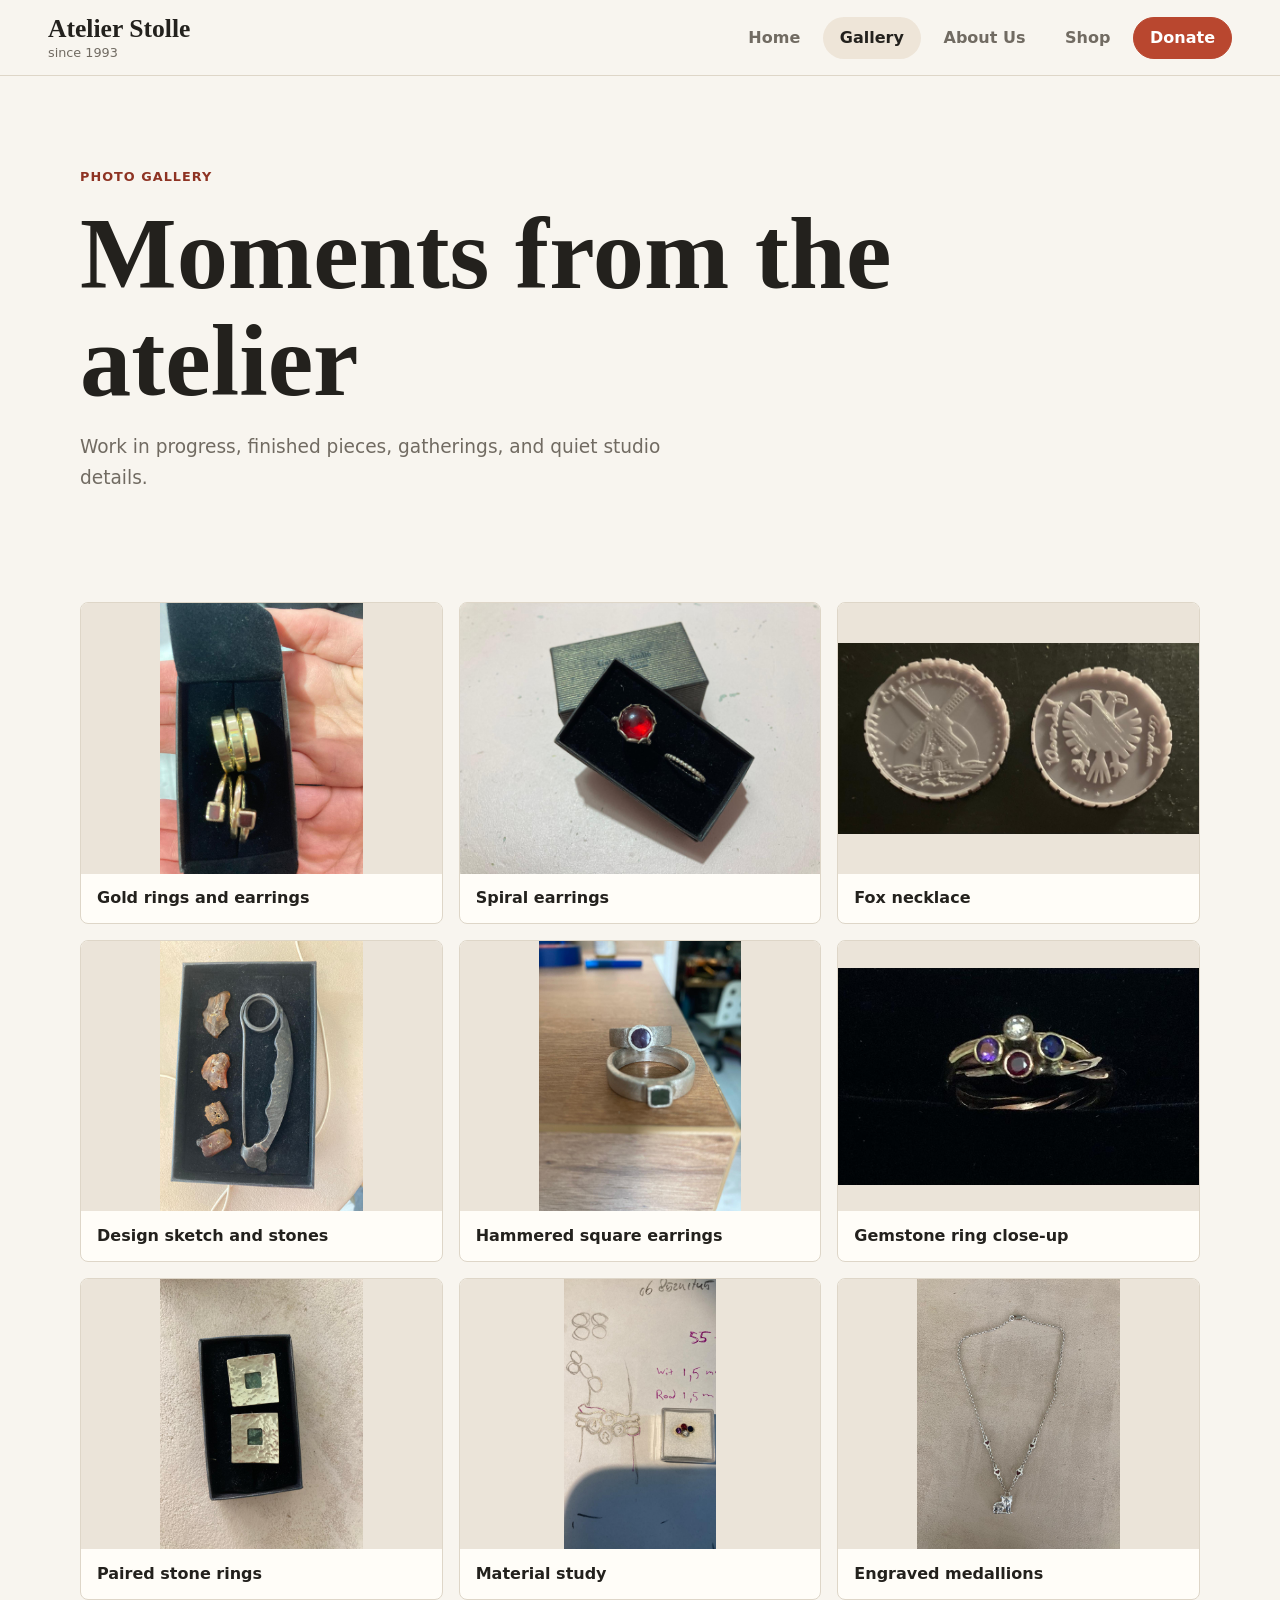
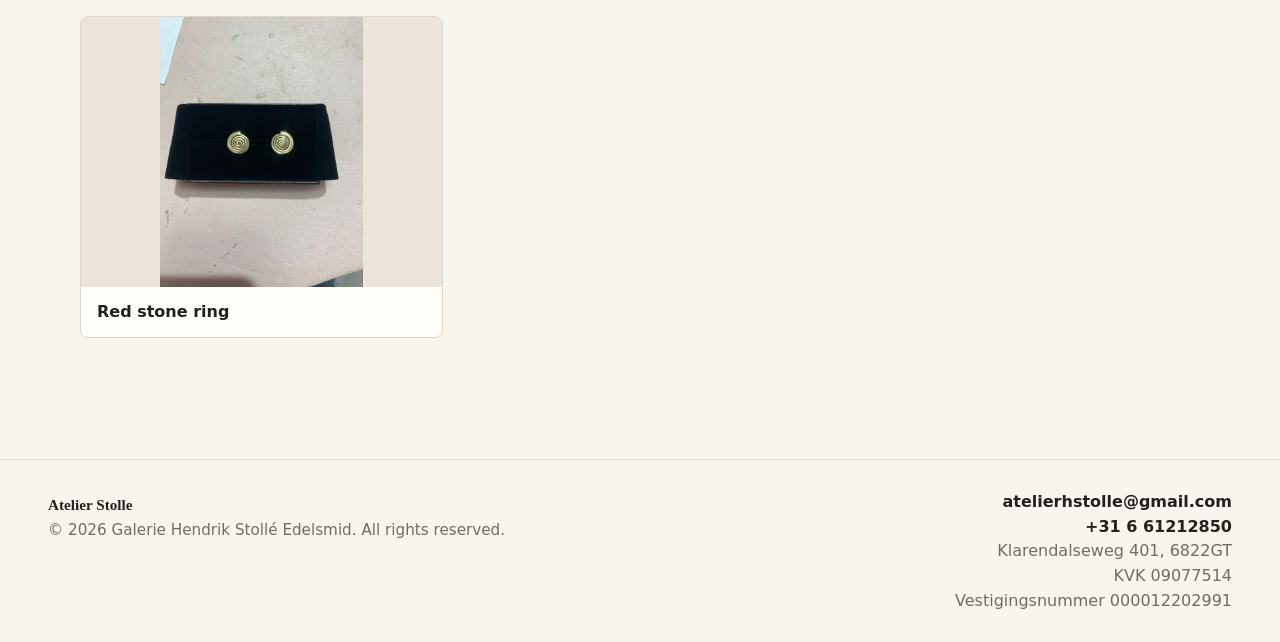
==== gallery.html @ 4304a161 "Photos, copyright, since caption, description, contact and more" ====
<!doctype html>
<html lang="en">
  <head>
    <meta charset="UTF-8" />
    <meta name="viewport" content="width=device-width, initial-scale=1.0" />
    <title>Photo Gallery | Atelier Stolle</title>
    <link rel="stylesheet" href="styles.css" />
  </head>
  <body>
    <header class="site-header">
      <a class="brand" href="index.html">Atelier Stolle<br /><small class="brand-subtitle">since 1993</small></a>
      <nav class="site-nav" aria-label="Primary navigation">
        <a href="index.html">Home</a>
        <a aria-current="page" href="gallery.html">Gallery</a>
        <a href="about.html">About Us</a>
        <a href="shop.html">Shop</a>
        <button class="donate-button" type="button" data-donate>Donate</button>
      </nav>
    </header>

    <main>
      <section class="page-intro">
        <p class="eyebrow">Photo gallery</p>
        <h1>Moments from the atelier</h1>
        <p>Work in progress, finished pieces, gatherings, and quiet studio details.</p>
      </section>

      <section class="gallery-grid" aria-label="Atelier photo gallery">
        <figure class="photo-card">
          <a class="photo-link" href="assets/gallery/jewelry-set-gold.jpg">
            <img
              src="assets/gallery/jewelry-set-gold.jpg"
              alt="Gold rings and earrings displayed in a black jewelry box"
            />
          </a>
          <figcaption>Gold rings and earrings</figcaption>
        </figure>
        <figure class="photo-card">
          <a class="photo-link" href="assets/gallery/spiral-earrings.jpg">
            <img
              src="assets/gallery/spiral-earrings.jpg"
              alt="Pair of spiral earrings displayed in a black jewelry box"
            />
          </a>
          <figcaption>Spiral earrings</figcaption>
        </figure>
        <figure class="photo-card">
          <a class="photo-link" href="assets/gallery/fox-necklace.jpg">
            <img
              src="assets/gallery/fox-necklace.jpg"
              alt="Silver necklace with heart details and a fox pendant"
            />
          </a>
          <figcaption>Fox necklace</figcaption>
        </figure>
        <figure class="photo-card">
          <a class="photo-link" href="assets/gallery/ring-design-sketch.jpg">
            <img
              src="assets/gallery/ring-design-sketch.jpg"
              alt="Jewelry design sketch with small colored stones beside it"
            />
          </a>
          <figcaption>Design sketch and stones</figcaption>
        </figure>
        <figure class="photo-card">
          <a class="photo-link" href="assets/gallery/square-earrings.jpg">
            <img
              src="assets/gallery/square-earrings.jpg"
              alt="Hammered square earrings with green center details"
            />
          </a>
          <figcaption>Hammered square earrings</figcaption>
        </figure>
        <figure class="photo-card">
          <a class="photo-link" href="assets/gallery/gemstone-ring-closeup.jpg">
            <img
              src="assets/gallery/gemstone-ring-closeup.jpg"
              alt="Close-up of a ring with several colored gemstones"
            />
          </a>
          <figcaption>Gemstone ring close-up</figcaption>
        </figure>
        <figure class="photo-card">
          <a class="photo-link" href="assets/gallery/paired-stone-rings.jpg">
            <img
              src="assets/gallery/paired-stone-rings.jpg"
              alt="Two rings with colored stone settings on a wooden surface"
            />
          </a>
          <figcaption>Paired stone rings</figcaption>
        </figure>
        <figure class="photo-card">
          <a class="photo-link" href="assets/gallery/material-study.jpg">
            <img
              src="assets/gallery/material-study.jpg"
              alt="Metal form and raw material pieces arranged in a black tray"
            />
          </a>
          <figcaption>Material study</figcaption>
        </figure>
        <figure class="photo-card">
          <a class="photo-link" href="assets/gallery/engraved-coins.jpg">
            <img
              src="assets/gallery/engraved-coins.jpg"
              alt="Two engraved round medallions with raised designs"
            />
          </a>
          <figcaption>Engraved medallions</figcaption>
        </figure>
        <figure class="photo-card">
          <a class="photo-link" href="assets/gallery/red-stone-ring.jpg">
            <img
              src="assets/gallery/red-stone-ring.jpg"
              alt="Ring with a red stone displayed in a black jewelry box"
            />
          </a>
          <figcaption>Red stone ring</figcaption>
        </figure>
      </section>
    </main>

    <footer class="site-footer">
      <div>
        <p class="footer-brand">Atelier Stolle</p>
        <p>&copy; 2026 Galerie Hendrik Stollé Edelsmid. All rights reserved.</p>
      </div>
      <address class="footer-contact">
        <a href="mailto:atelierhstolle@gmail.com">atelierhstolle@gmail.com</a>
        <a href="tel:+31661212850">+31 6 61212850</a>
        <span>Klarendalseweg 401, 6822GT</span>
        <span>KVK 09077514</span>
        <span>Vestigingsnummer 000012202991</span>
      </address>
    </footer>

    <script src="script.js"></script>
  </body>
</html>
---- styles.css ----
:root {
  --bg: #f8f5ef;
  --paper: #fffdf8;
  --ink: #23211d;
  --muted: #716b62;
  --line: #ded6c8;
  --accent: #b9472f;
  --accent-dark: #8e3323;
  --green: #58745b;
  --blue: #4f6f8a;
  --rose: #b86670;
  --ochre: #c28c38;
  font-family:
    Inter, ui-sans-serif, system-ui, -apple-system, BlinkMacSystemFont, "Segoe UI",
    sans-serif;
  color: var(--ink);
  background: var(--bg);
}

* {
  box-sizing: border-box;
}

body {
  margin: 0;
  min-height: 100vh;
  background: var(--bg);
}

a {
  color: inherit;
  text-decoration: none;
}

.site-header {
  display: flex;
  align-items: center;
  justify-content: space-between;
  gap: 1.5rem;
  padding: 1rem clamp(1rem, 4vw, 3rem);
  border-bottom: 1px solid var(--line);
  background: rgba(248, 245, 239, 0.92);
  position: sticky;
  top: 0;
  z-index: 10;
  backdrop-filter: blur(12px);
}

.brand {
  font-family: Georgia, "Times New Roman", serif;
  font-size: clamp(1.25rem, 2vw, 1.7rem);
  font-weight: 700;
  line-height: 1.05;
}

.brand small {
  display: block;
  margin-top: 0.2rem;
  font-family:
    Inter, ui-sans-serif, system-ui, -apple-system, BlinkMacSystemFont, "Segoe UI",
    sans-serif;
  font-size: 0.8rem;
  font-weight: 400;
  color: var(--muted);
}

.site-nav {
  display: flex;
  align-items: center;
  justify-content: flex-end;
  flex-wrap: wrap;
  gap: 0.35rem;
}

.site-nav a,
.donate-button,
.button {
  min-height: 2.5rem;
  display: inline-flex;
  align-items: center;
  justify-content: center;
  border-radius: 999px;
  border: 1px solid transparent;
  padding: 0.65rem 1rem;
  font: inherit;
  font-weight: 700;
}

.site-nav a {
  color: var(--muted);
}

.site-nav a:hover,
.site-nav a[aria-current="page"] {
  color: var(--ink);
  background: #eee5d8;
}

.donate-button,
.button.primary {
  cursor: pointer;
  background: var(--accent);
  color: #fff;
  border-color: var(--accent);
}

.donate-button:hover,
.button.primary:hover {
  background: var(--accent-dark);
  border-color: var(--accent-dark);
}

.button.secondary {
  color: var(--ink);
  border-color: var(--line);
  background: var(--paper);
}

main {
  width: min(1120px, calc(100% - 2rem));
  margin: 0 auto;
}

.hero {
  min-height: 70vh;
  display: grid;
  align-items: end;
  padding: clamp(4rem, 9vw, 8rem) 0 3rem;
  border-bottom: 1px solid var(--line);
}

.hero-copy {
  max-width: 760px;
}

.eyebrow {
  margin: 0 0 0.75rem;
  color: var(--accent-dark);
  font-size: 0.8rem;
  font-weight: 800;
  letter-spacing: 0.08em;
  text-transform: uppercase;
}

h1,
h2,
h3,
p {
  margin-top: 0;
}

h1,
h2 {
  font-family: Georgia, "Times New Roman", serif;
  line-height: 1.05;
}

h1 {
  max-width: 820px;
  margin-bottom: 1rem;
  font-size: clamp(3rem, 8vw, 6.5rem);
}

h2 {
  font-size: clamp(2rem, 4vw, 3.3rem);
}

h3 {
  font-size: 1.15rem;
}

p {
  color: var(--muted);
  font-size: 1rem;
  line-height: 1.7;
}

.hero-copy > p:not(.eyebrow),
.page-intro p:not(.eyebrow),
.coming-soon p:not(.eyebrow) {
  max-width: 620px;
  font-size: 1.16rem;
}

.hero-actions {
  display: flex;
  flex-wrap: wrap;
  gap: 0.75rem;
  margin-top: 2rem;
}

.section,
.page-intro,
.coming-soon {
  padding: clamp(3rem, 7vw, 6rem) 0;
}

.section-heading {
  max-width: 680px;
  margin-bottom: 2rem;
}

.feature-grid,
.gallery-grid,
.content-band {
  display: grid;
  gap: 1rem;
}

.feature-grid {
  grid-template-columns: repeat(3, minmax(0, 1fr));
}

.feature-grid article,
.photo-card,
.content-band > div {
  border: 1px solid var(--line);
  border-radius: 8px;
  background: var(--paper);
}

.feature-grid article,
.content-band > div {
  padding: 1.25rem;
}

.gallery-grid {
  grid-template-columns: repeat(3, minmax(0, 1fr));
  padding-bottom: clamp(3rem, 7vw, 6rem);
}

.photo-card {
  margin: 0;
  overflow: hidden;
}

.photo-link {
  display: block;
  aspect-ratio: 4 / 3;
  background: #ebe4d9;
}

.photo-card img {
  display: block;
  width: 100%;
  height: 100%;
  object-fit: contain;
}

figcaption {
  padding: 0.9rem 1rem 1rem;
  font-weight: 700;
}

.content-band {
  grid-template-columns: repeat(2, minmax(0, 1fr));
  padding-bottom: clamp(3rem, 7vw, 6rem);
}

.coming-soon {
  min-height: 65vh;
  display: grid;
  align-content: center;
  justify-items: start;
}

.site-footer {
  display: flex;
  align-items: flex-start;
  justify-content: space-between;
  gap: 2rem;
  flex-wrap: wrap;
  margin-top: 2rem;
  padding: 2rem clamp(1rem, 4vw, 3rem);
  border-top: 1px solid var(--line);
}

.site-footer p {
  margin: 0;
  font-size: 0.95rem;
}

.footer-brand {
  margin-bottom: 0.35rem;
  color: var(--ink);
  font-family: Georgia, "Times New Roman", serif;
  font-size: 1.25rem;
  font-weight: 700;
}

.footer-contact {
  display: grid;
  gap: 0.35rem;
  color: var(--muted);
  font-style: normal;
  text-align: right;
}

.footer-contact a {
  color: var(--ink);
  font-weight: 700;
}

.footer-contact a:hover {
  color: var(--accent-dark);
}

@media (max-width: 780px) {
  .site-header {
    align-items: flex-start;
    flex-direction: column;
  }

  .site-nav {
    justify-content: flex-start;
  }

  .feature-grid,
  .gallery-grid,
  .content-band {
    grid-template-columns: 1fr;
  }

  .hero {
    min-height: auto;
  }

  .footer-contact {
    text-align: left;
  }
}
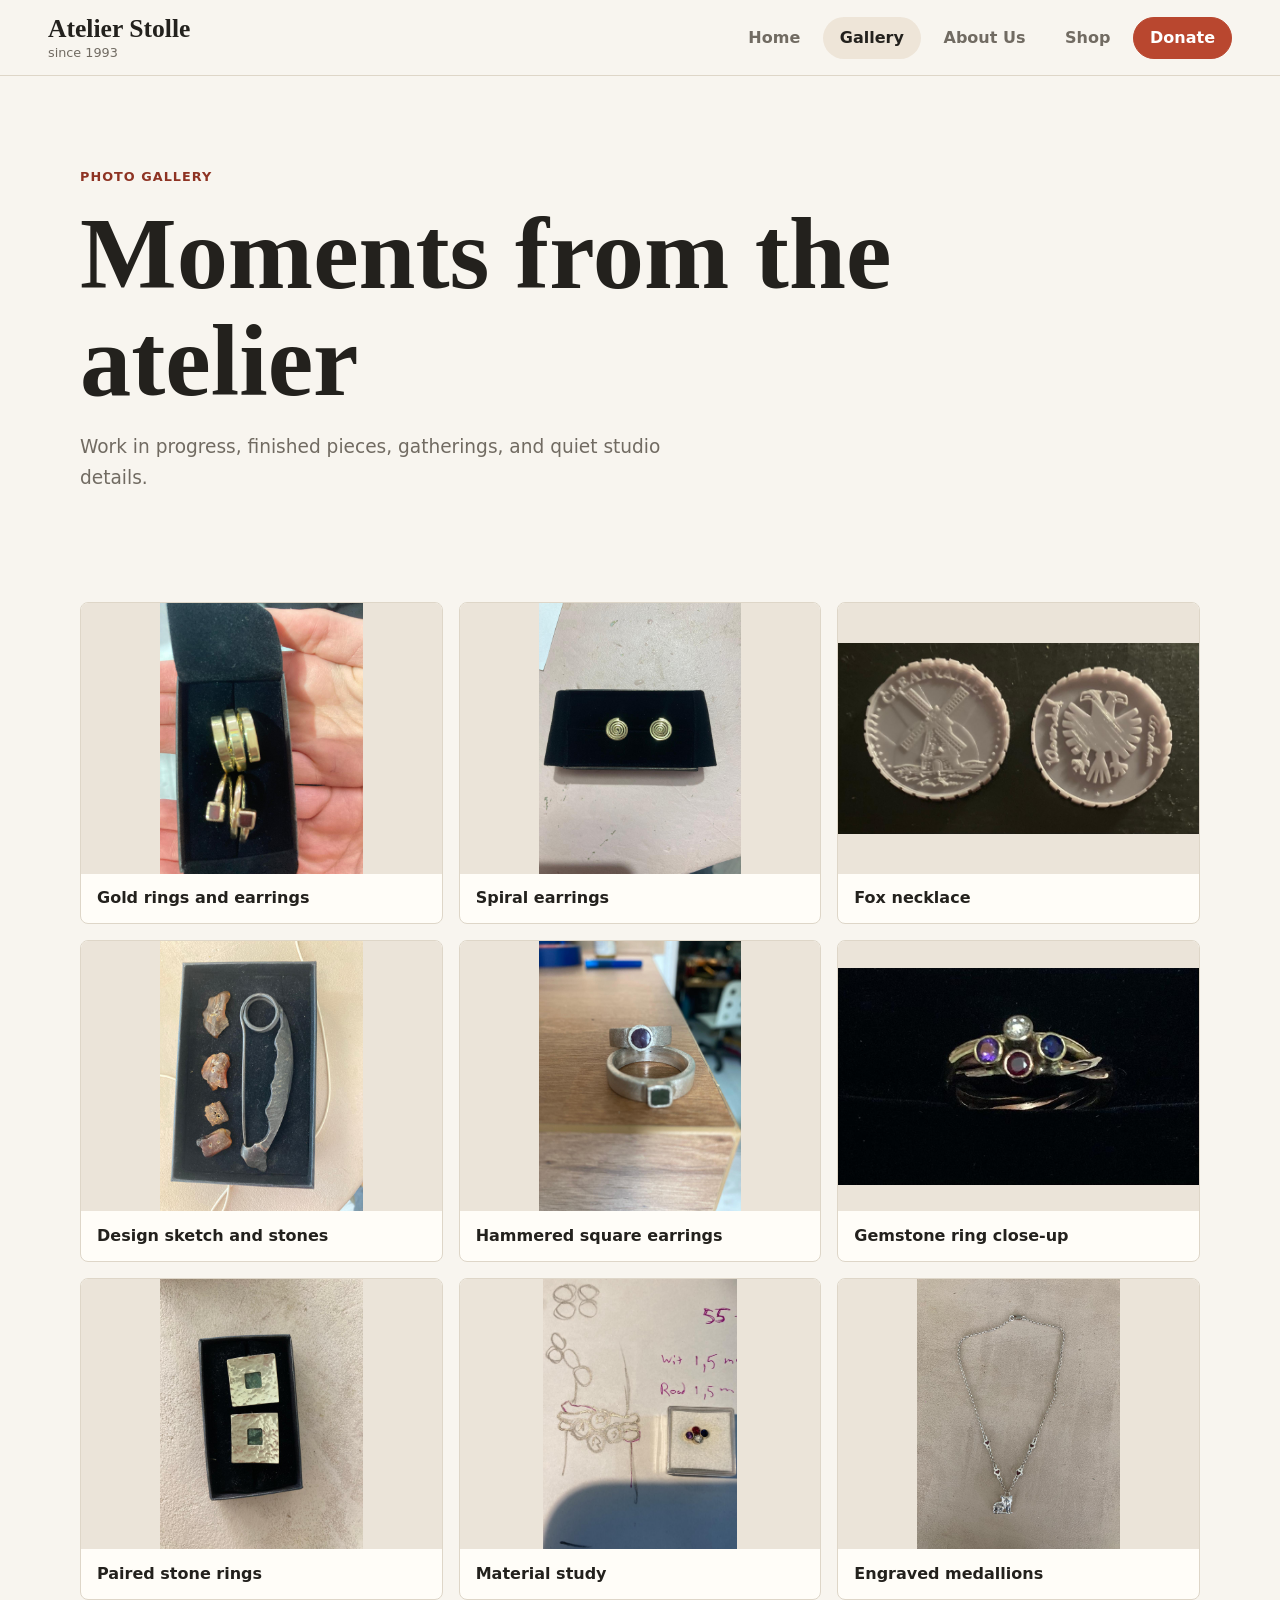
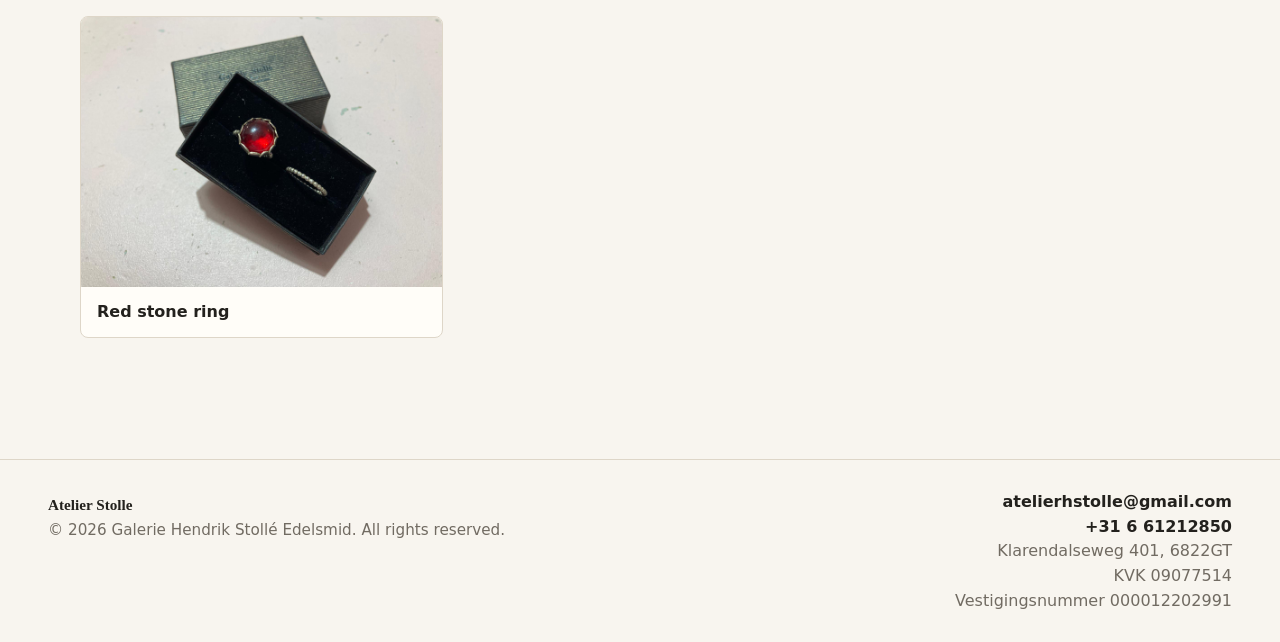
==== commit 9f186e27: "Fix gallery image captions" ====
--- a/gallery.html
+++ b/gallery.html
@@ -36,9 +36,9 @@
           <figcaption>Gold rings and earrings</figcaption>
         </figure>
         <figure class="photo-card">
-          <a class="photo-link" href="assets/gallery/spiral-earrings.jpg">
+          <a class="photo-link" href="assets/gallery/red-stone-ring.jpg">
             <img
-              src="assets/gallery/spiral-earrings.jpg"
+              src="assets/gallery/red-stone-ring.jpg"
               alt="Pair of spiral earrings displayed in a black jewelry box"
             />
           </a>
@@ -108,9 +108,9 @@
           <figcaption>Engraved medallions</figcaption>
         </figure>
         <figure class="photo-card">
-          <a class="photo-link" href="assets/gallery/red-stone-ring.jpg">
+          <a class="photo-link" href="assets/gallery/spiral-earrings.jpg">
             <img
-              src="assets/gallery/red-stone-ring.jpg"
+              src="assets/gallery/spiral-earrings.jpg"
               alt="Ring with a red stone displayed in a black jewelry box"
             />
           </a>
